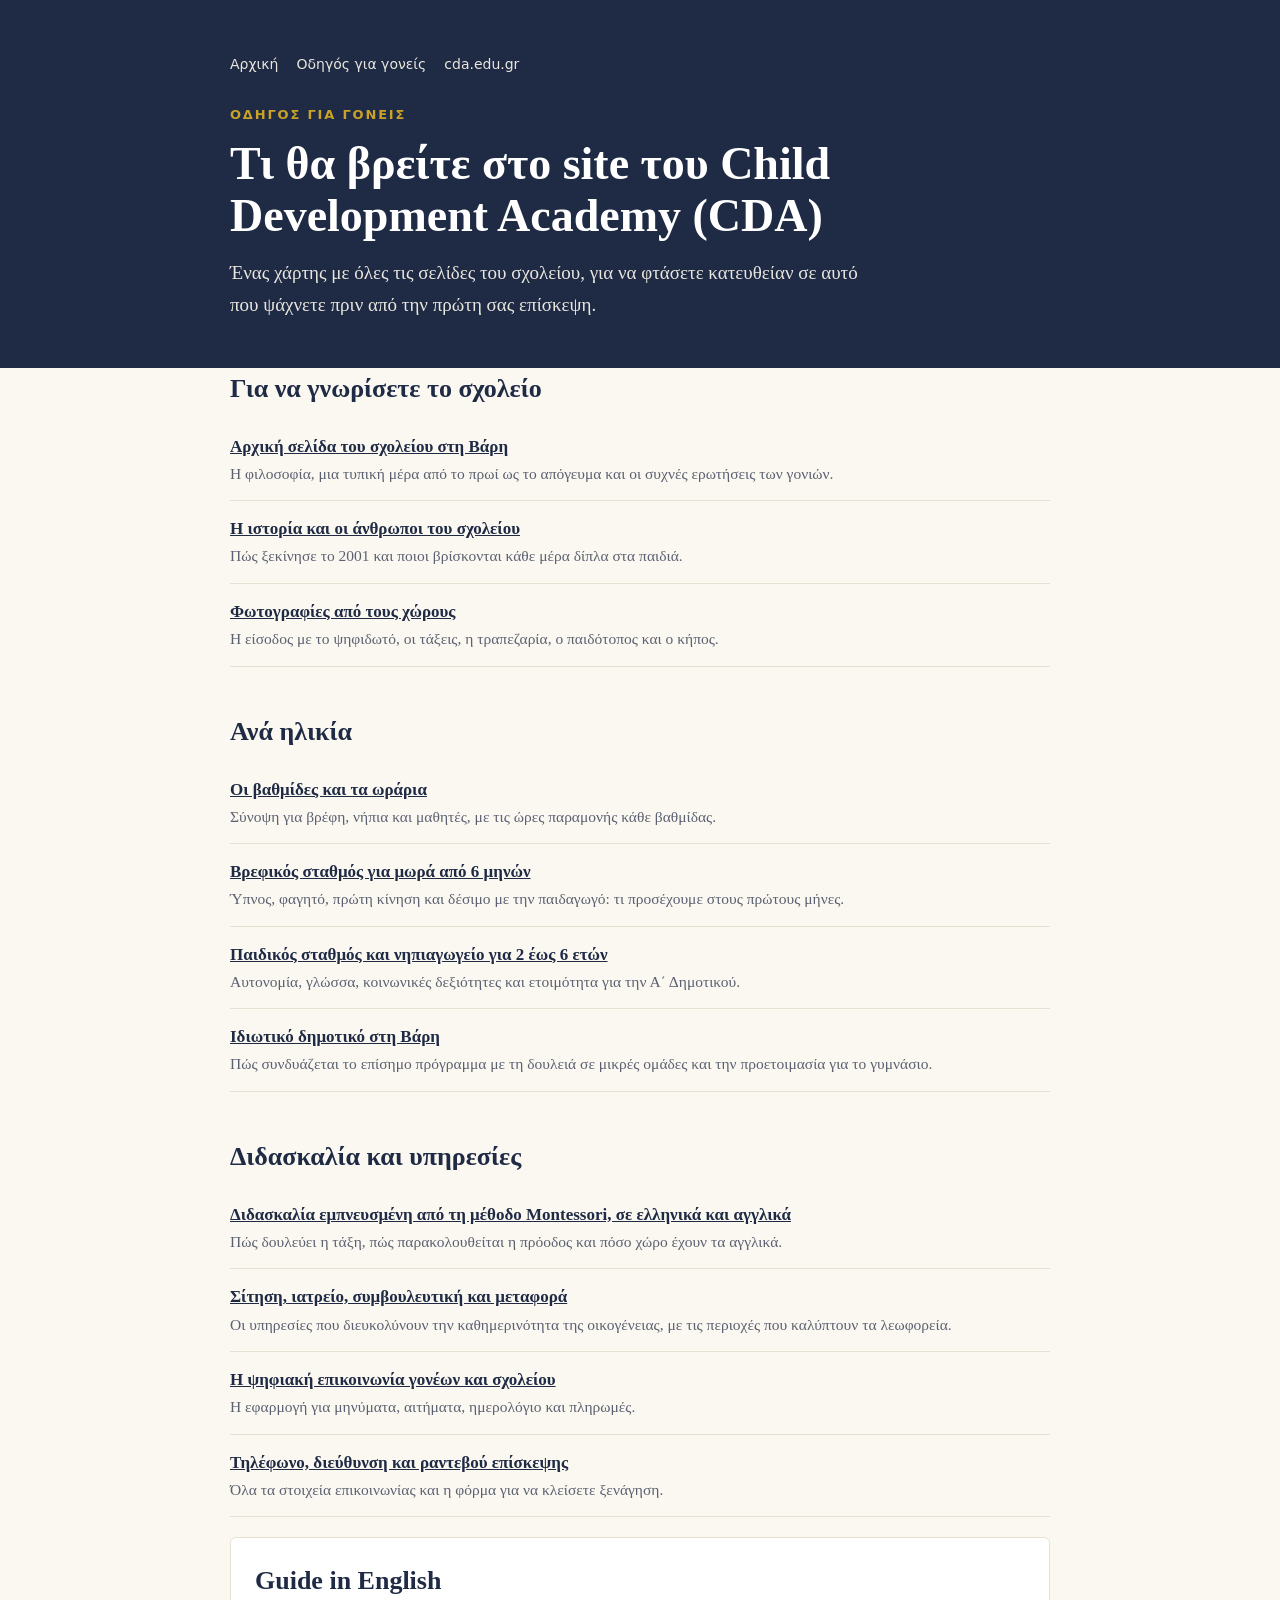
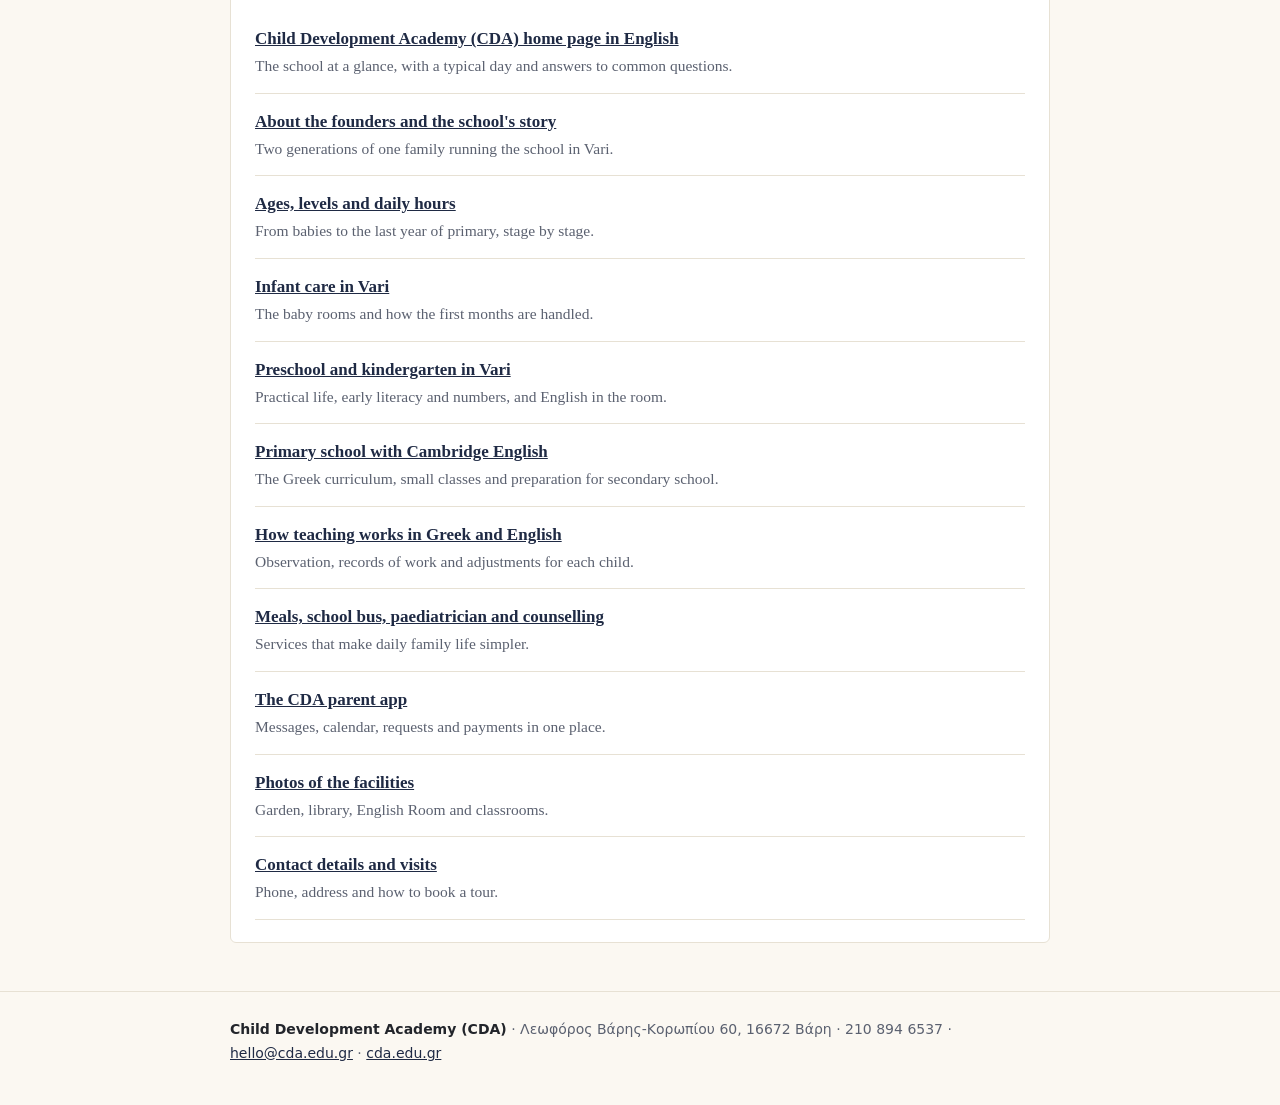
==== odigoi/index.html @ 90954883 "Add initial HTML structure for parent guide page This file contains the complete HTML structure for " ====
<!doctype html>
<html lang="el">
<head>
<meta charset="utf-8">
<meta name="viewport" content="width=device-width, initial-scale=1">
<title>Οδηγός για γονείς | Child Development Academy (CDA), Βάρη</title>
<meta name="description" content="Όλες οι σελίδες του Child Development Academy (CDA) σε ελληνικά και αγγλικά: βαθμίδες, τρόπος διδασκαλίας, παροχές, εγκαταστάσεις και επικοινωνία.">
<link rel="canonical" href="https://cda-school.github.io/odigoi/">
<link rel="stylesheet" href="/style.css">
</head>
<body>
<header>
  <div class="wrap">
    <nav class="top"><a href="/">Αρχική</a><a href="/odigoi/">Οδηγός για γονείς</a><a href="https://cda.edu.gr/">cda.edu.gr</a></nav>
    <p class="kicker">Οδηγός για γονείς</p>
    <h1>Τι θα βρείτε στο site του Child Development Academy (CDA)</h1>
    <p>Ένας χάρτης με όλες τις σελίδες του σχολείου, για να φτάσετε κατευθείαν σε αυτό που ψάχνετε πριν από την πρώτη σας επίσκεψη.</p>
  </div>
</header>
<main class="wrap">
  <h2>Για να γνωρίσετε το σχολείο</h2>
  <ul class="links">
    <li><a href="https://cda.edu.gr/">Αρχική σελίδα του σχολείου στη Βάρη</a><span>Η φιλοσοφία, μια τυπική μέρα από το πρωί ως το απόγευμα και οι συχνές ερωτήσεις των γονιών.</span></li>
    <li><a href="https://cda.edu.gr/to-sxoleio/">Η ιστορία και οι άνθρωποι του σχολείου</a><span>Πώς ξεκίνησε το 2001 και ποιοι βρίσκονται κάθε μέρα δίπλα στα παιδιά.</span></li>
    <li><a href="https://cda.edu.gr/egkatastaseis/">Φωτογραφίες από τους χώρους</a><span>Η είσοδος με το ψηφιδωτό, οι τάξεις, η τραπεζαρία, ο παιδότοπος και ο κήπος.</span></li>
  </ul>

  <h2>Ανά ηλικία</h2>
  <ul class="links">
    <li><a href="https://cda.edu.gr/vathmides/">Οι βαθμίδες και τα ωράρια</a><span>Σύνοψη για βρέφη, νήπια και μαθητές, με τις ώρες παραμονής κάθε βαθμίδας.</span></li>
    <li><a href="https://cda.edu.gr/vrefikos-stathmos/">Βρεφικός σταθμός για μωρά από 6 μηνών</a><span>Ύπνος, φαγητό, πρώτη κίνηση και δέσιμο με την παιδαγωγό: τι προσέχουμε στους πρώτους μήνες.</span></li>
    <li><a href="https://cda.edu.gr/paidikos-stathmos-nipiagogeio/">Παιδικός σταθμός και νηπιαγωγείο για 2 έως 6 ετών</a><span>Αυτονομία, γλώσσα, κοινωνικές δεξιότητες και ετοιμότητα για την Α΄ Δημοτικού.</span></li>
    <li><a href="https://cda.edu.gr/dimotiko/">Ιδιωτικό δημοτικό στη Βάρη</a><span>Πώς συνδυάζεται το επίσημο πρόγραμμα με τη δουλειά σε μικρές ομάδες και την προετοιμασία για το γυμνάσιο.</span></li>
  </ul>

  <h2>Διδασκαλία και υπηρεσίες</h2>
  <ul class="links">
    <li><a href="https://cda.edu.gr/mathisi/">Διδασκαλία εμπνευσμένη από τη μέθοδο Montessori, σε ελληνικά και αγγλικά</a><span>Πώς δουλεύει η τάξη, πώς παρακολουθείται η πρόοδος και πόσο χώρο έχουν τα αγγλικά.</span></li>
    <li><a href="https://cda.edu.gr/paroches/">Σίτηση, ιατρείο, συμβουλευτική και μεταφορά</a><span>Οι υπηρεσίες που διευκολύνουν την καθημερινότητα της οικογένειας, με τις περιοχές που καλύπτουν τα λεωφορεία.</span></li>
    <li><a href="https://cda.edu.gr/efarmogi/">Η ψηφιακή επικοινωνία γονέων και σχολείου</a><span>Η εφαρμογή για μηνύματα, αιτήματα, ημερολόγιο και πληρωμές.</span></li>
    <li><a href="https://cda.edu.gr/epikoinonia/">Τηλέφωνο, διεύθυνση και ραντεβού επίσκεψης</a><span>Όλα τα στοιχεία επικοινωνίας και η φόρμα για να κλείσετε ξενάγηση.</span></li>
  </ul>

  <div class="en" lang="en">
    <h2>Guide in English</h2>
    <ul class="links">
      <li><a href="https://cda.edu.gr/en/">Child Development Academy (CDA) home page in English</a><span>The school at a glance, with a typical day and answers to common questions.</span></li>
      <li><a href="https://cda.edu.gr/en/about/">About the founders and the school's story</a><span>Two generations of one family running the school in Vari.</span></li>
      <li><a href="https://cda.edu.gr/en/ages-and-levels/">Ages, levels and daily hours</a><span>From babies to the last year of primary, stage by stage.</span></li>
      <li><a href="https://cda.edu.gr/en/infant-care/">Infant care in Vari</a><span>The baby rooms and how the first months are handled.</span></li>
      <li><a href="https://cda.edu.gr/en/preschool-and-kindergarten/">Preschool and kindergarten in Vari</a><span>Practical life, early literacy and numbers, and English in the room.</span></li>
      <li><a href="https://cda.edu.gr/en/primary-school/">Primary school with Cambridge English</a><span>The Greek curriculum, small classes and preparation for secondary school.</span></li>
      <li><a href="https://cda.edu.gr/en/how-we-teach/">How teaching works in Greek and English</a><span>Observation, records of work and adjustments for each child.</span></li>
      <li><a href="https://cda.edu.gr/en/services/">Meals, school bus, paediatrician and counselling</a><span>Services that make daily family life simpler.</span></li>
      <li><a href="https://cda.edu.gr/en/parent-app/">The CDA parent app</a><span>Messages, calendar, requests and payments in one place.</span></li>
      <li><a href="https://cda.edu.gr/en/facilities/">Photos of the facilities</a><span>Garden, library, English Room and classrooms.</span></li>
      <li><a href="https://cda.edu.gr/en/contact/">Contact details and visits</a><span>Phone, address and how to book a tour.</span></li>
    </ul>
  </div>
</main>
<footer>
  <div class="wrap">
    <strong>Child Development Academy (CDA)</strong> · Λεωφόρος Βάρης-Κορωπίου 60, 16672 Βάρη · 210 894 6537 · <a href="mailto:hello@cda.edu.gr">hello@cda.edu.gr</a> · <a href="https://cda.edu.gr/">cda.edu.gr</a>
  </div>
</footer>
</body>
</html>
---- style.css ----
:root{--navy:#1f2a44;--gold:#c9a227;--ink:#22252b;--muted:#5b6170;--paper:#fbf8f2;--line:#e7e1d4}
*{box-sizing:border-box}
body{margin:0;background:var(--paper);color:var(--ink);font:17px/1.65 Georgia,"Times New Roman",serif}
a{color:var(--navy)}
a:hover{color:#8a6d12}
.wrap{max-width:860px;margin:0 auto;padding:0 20px}
header{background:var(--navy);color:#fff;padding:56px 0 48px}
header .kicker{font:600 13px/1.4 system-ui,-apple-system,Segoe UI,sans-serif;letter-spacing:.14em;text-transform:uppercase;color:var(--gold);margin:0 0 14px}
header h1{font-size:clamp(30px,5vw,46px);line-height:1.12;margin:0 0 16px;font-weight:600}
header p{margin:0;max-width:640px;color:#e8e6df;font-size:19px}
header a{color:#fff}
nav.top{font:500 14px system-ui,-apple-system,Segoe UI,sans-serif;margin-bottom:34px}
nav.top a{color:#e8e6df;text-decoration:none;margin-right:18px}
nav.top a:hover{color:var(--gold)}
main{padding:44px 0 20px}
h2{font-size:26px;color:var(--navy);margin:44px 0 8px;font-weight:600}
h2:first-child{margin-top:0}
.lead{color:var(--muted);margin:0 0 22px}
.grid{display:grid;grid-template-columns:repeat(auto-fit,minmax(240px,1fr));gap:16px}
.card{background:#fff;border:1px solid var(--line);border-top:3px solid var(--gold);border-radius:6px;padding:20px 20px 18px}
.card h3{margin:0 0 6px;font-size:19px;line-height:1.3}
.card h3 a{text-decoration:none}
.card p{margin:0;color:var(--muted);font-size:15.5px}
ul.links{list-style:none;padding:0;margin:0}
ul.links li{padding:14px 0;border-bottom:1px solid var(--line)}
ul.links li a{font-weight:600}
ul.links li span{display:block;color:var(--muted);font-size:15.5px}
.en{background:#fff;border:1px solid var(--line);border-radius:6px;padding:22px 24px;margin-top:20px}
footer{border-top:1px solid var(--line);margin-top:48px;padding:26px 0 40px;font:14px/1.7 system-ui,-apple-system,Segoe UI,sans-serif;color:var(--muted)}
footer strong{color:var(--ink)}
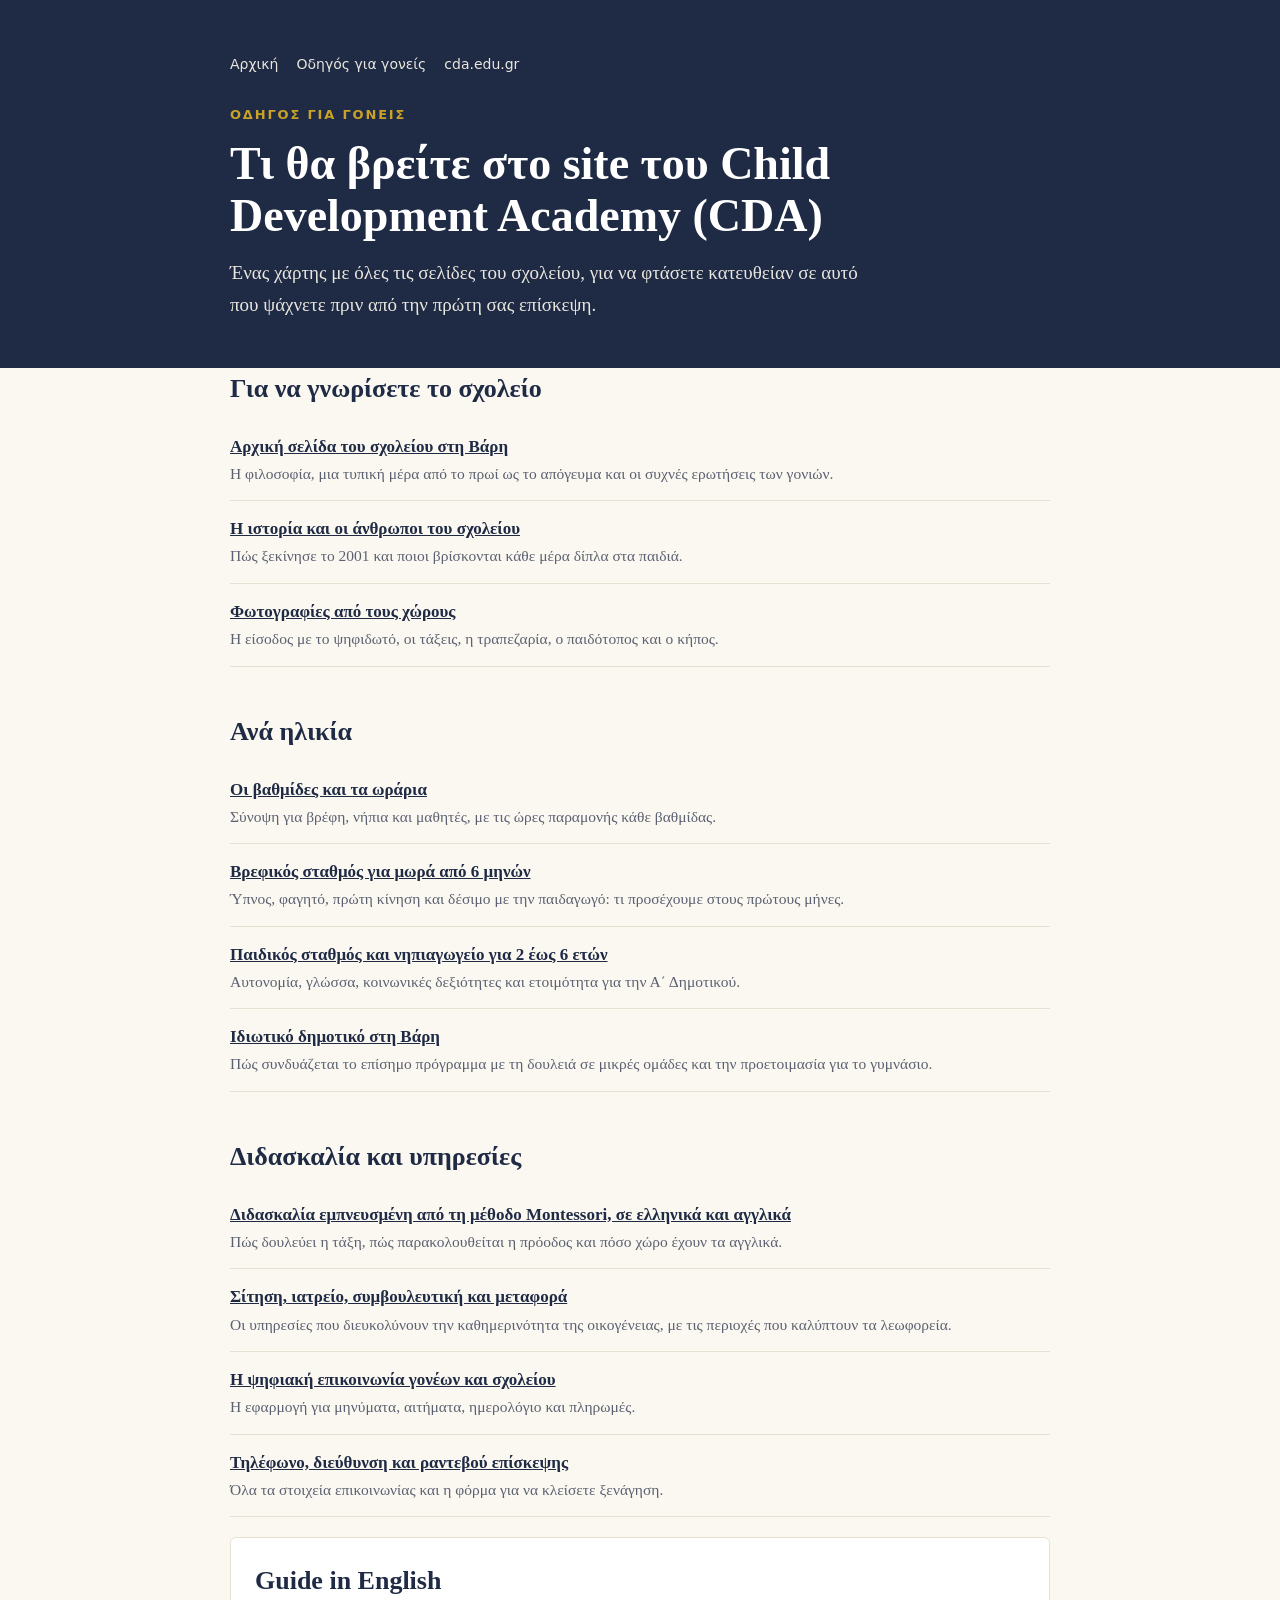
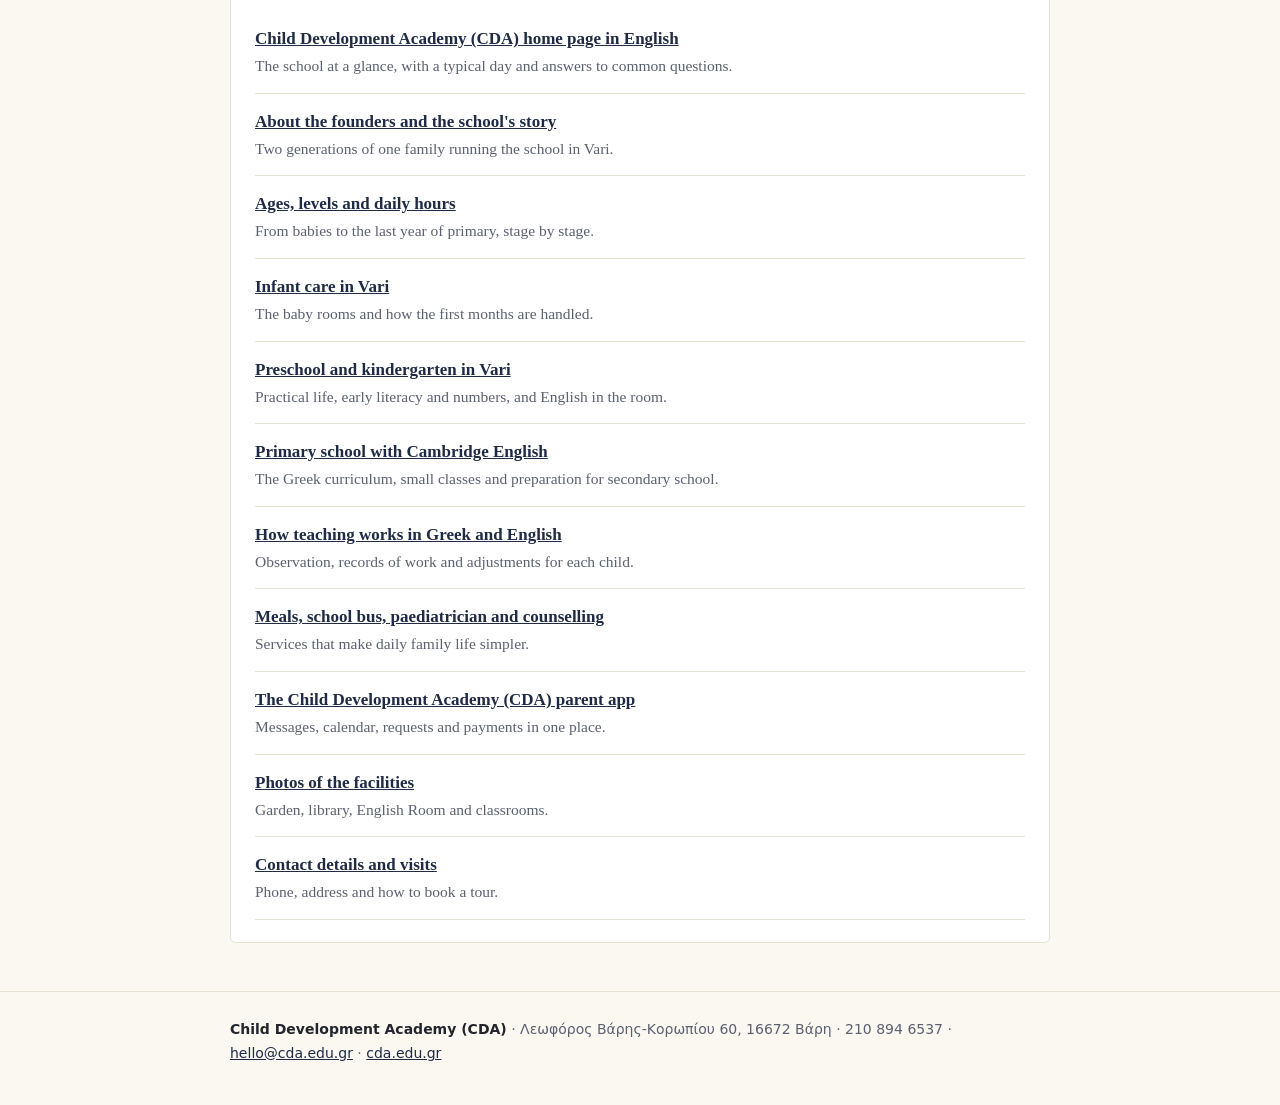
==== commit c80e82a3: "Clarify CDA parent app description in index.html Updated the description of the CDA parent app link " ====
--- a/odigoi/index.html
+++ b/odigoi/index.html
@@ -52,7 +52,7 @@
       <li><a href="https://cda.edu.gr/en/primary-school/">Primary school with Cambridge English</a><span>The Greek curriculum, small classes and preparation for secondary school.</span></li>
       <li><a href="https://cda.edu.gr/en/how-we-teach/">How teaching works in Greek and English</a><span>Observation, records of work and adjustments for each child.</span></li>
       <li><a href="https://cda.edu.gr/en/services/">Meals, school bus, paediatrician and counselling</a><span>Services that make daily family life simpler.</span></li>
-      <li><a href="https://cda.edu.gr/en/parent-app/">The CDA parent app</a><span>Messages, calendar, requests and payments in one place.</span></li>
+      <li><a href="https://cda.edu.gr/en/parent-app/">The Child Development Academy (CDA) parent app</a><span>Messages, calendar, requests and payments in one place.</span></li>
       <li><a href="https://cda.edu.gr/en/facilities/">Photos of the facilities</a><span>Garden, library, English Room and classrooms.</span></li>
       <li><a href="https://cda.edu.gr/en/contact/">Contact details and visits</a><span>Phone, address and how to book a tour.</span></li>
     </ul>
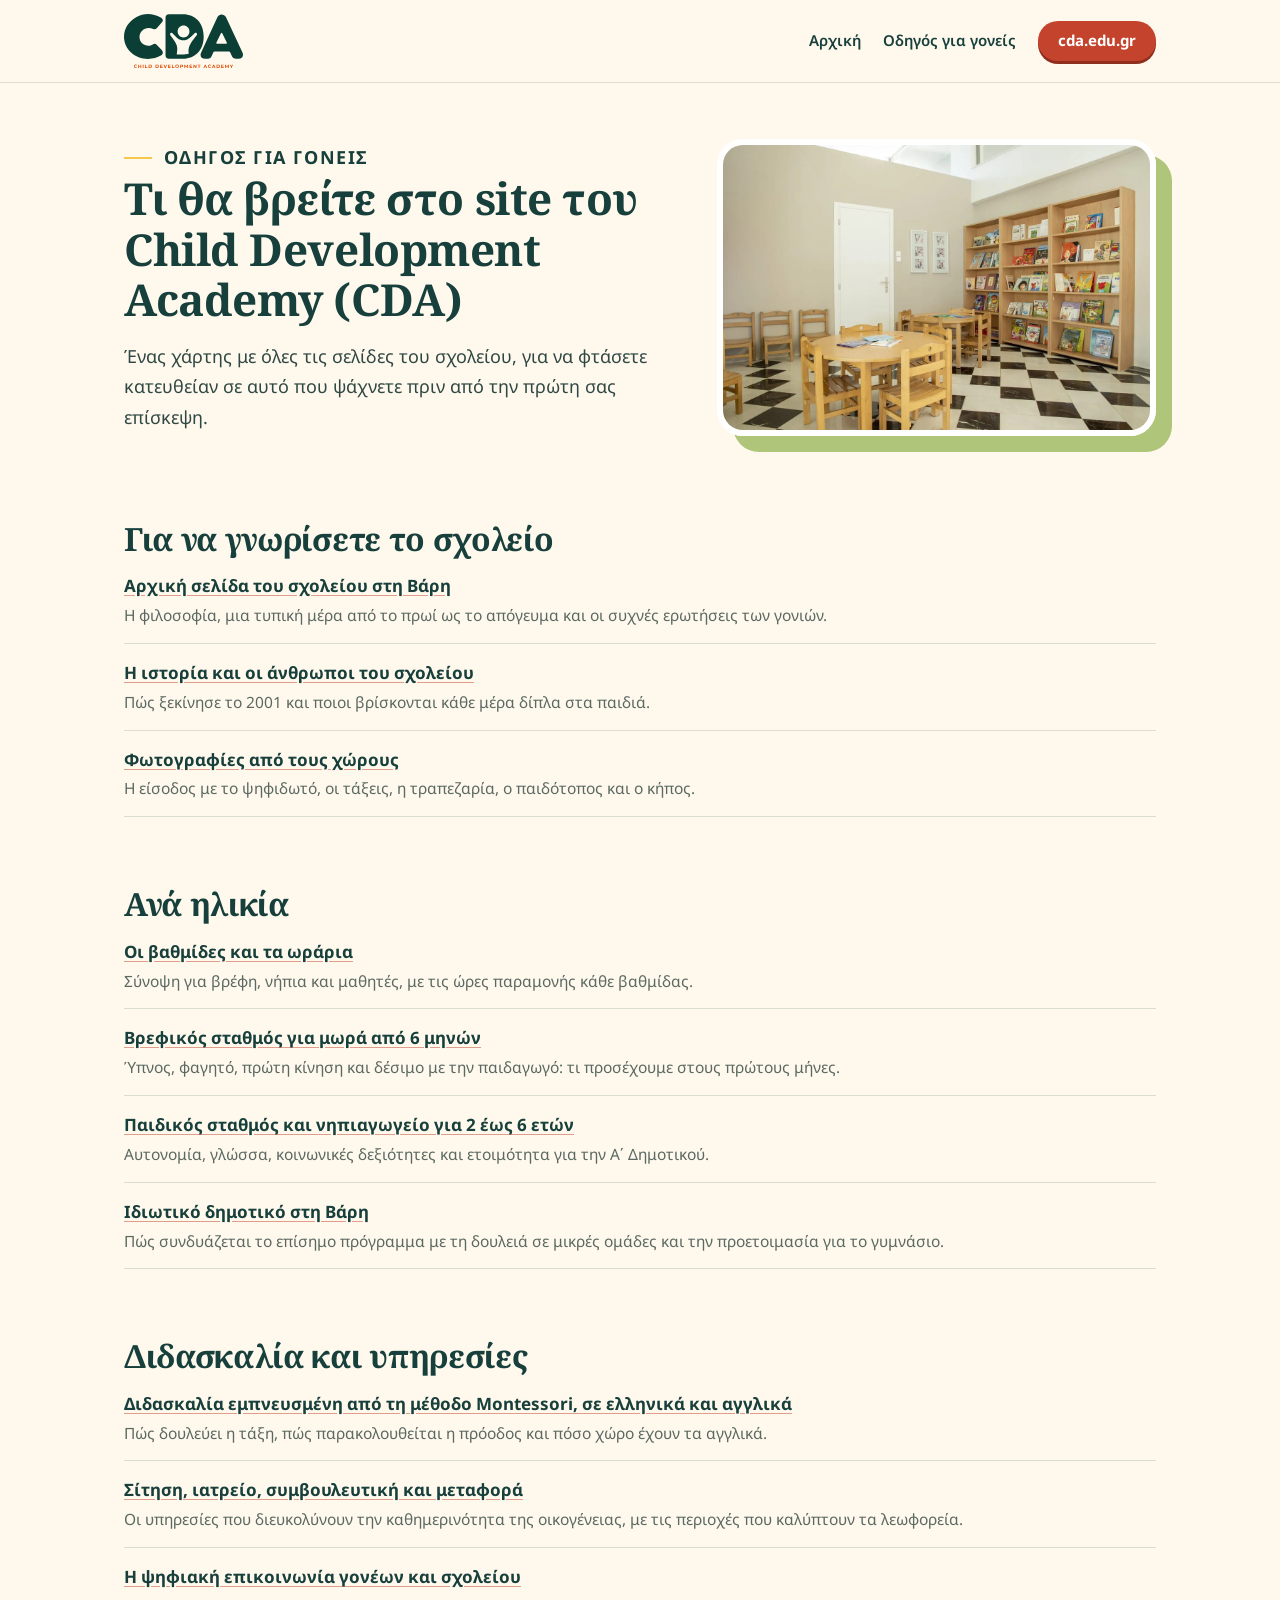
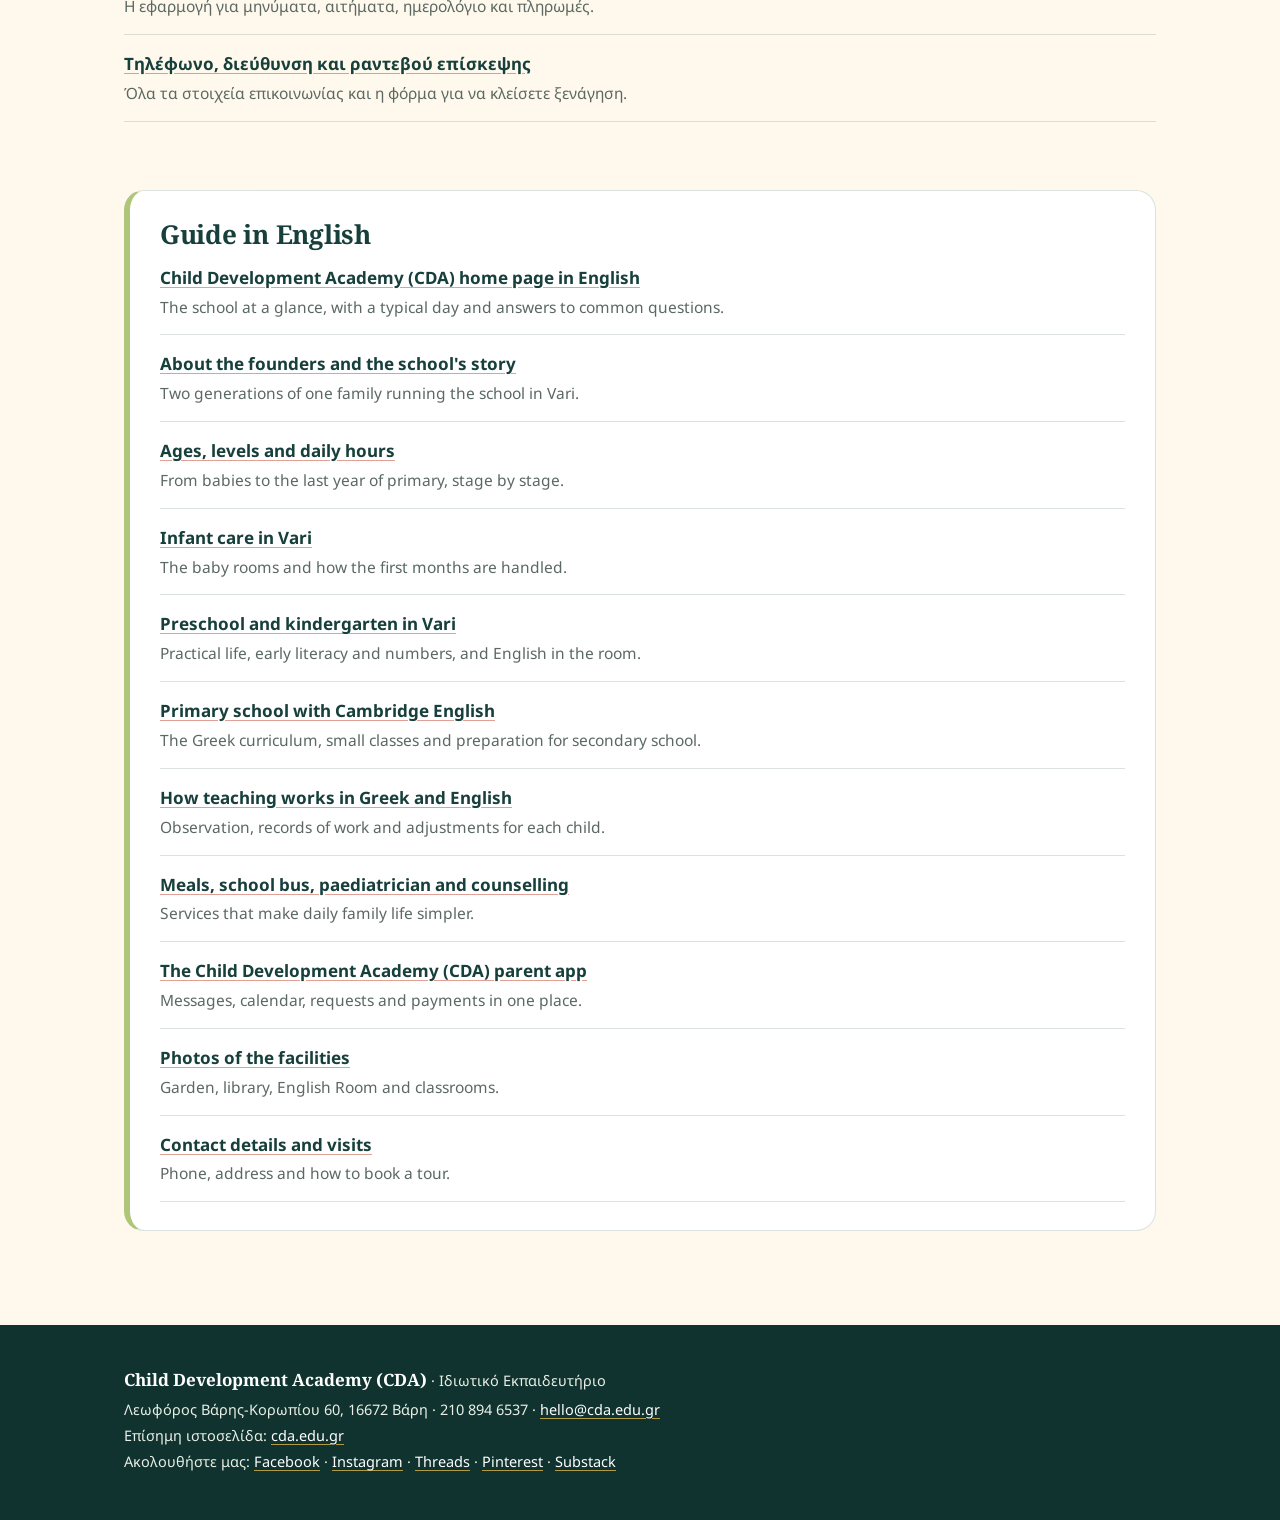
==== commit 35529cef: "Guide page redesign: logo, photo, social links" ====
--- a/odigoi/index.html
+++ b/odigoi/index.html
@@ -6,61 +6,100 @@
 <title>Οδηγός για γονείς | Child Development Academy (CDA), Βάρη</title>
 <meta name="description" content="Όλες οι σελίδες του Child Development Academy (CDA) σε ελληνικά και αγγλικά: βαθμίδες, τρόπος διδασκαλίας, παροχές, εγκαταστάσεις και επικοινωνία.">
 <link rel="canonical" href="https://cda-school.github.io/odigoi/">
+<meta name="theme-color" content="#fff9ed">
+<meta property="og:site_name" content="Child Development Academy (CDA)">
+<meta property="og:title" content="Οδηγός για γονείς | Child Development Academy (CDA)">
+<meta property="og:description" content="Όλες οι σελίδες του σχολείου στη Βάρη, σε ελληνικά και αγγλικά, οργανωμένες ανά ηλικία και θέμα.">
+<meta property="og:url" content="https://cda-school.github.io/odigoi/">
+<meta property="og:type" content="website">
+<meta property="og:locale" content="el_GR">
+<meta property="og:image" content="https://cda-school.github.io/cda-og.jpg">
+<meta property="og:image:width" content="1200">
+<meta property="og:image:height" content="630">
+<meta property="og:image:alt" content="Child Development Academy (CDA), Βάρη">
+<meta name="twitter:card" content="summary_large_image">
+<link rel="preconnect" href="https://fonts.googleapis.com">
+<link rel="preconnect" href="https://fonts.gstatic.com" crossorigin>
+<link rel="stylesheet" href="https://fonts.googleapis.com/css2?family=Noto+Sans:wght@400;600;700&family=Noto+Serif:wght@700&display=swap">
 <link rel="stylesheet" href="/style.css">
 </head>
 <body>
-<header>
+<div class="topbar">
   <div class="wrap">
-    <nav class="top"><a href="/">Αρχική</a><a href="/odigoi/">Οδηγός για γονείς</a><a href="https://cda.edu.gr/">cda.edu.gr</a></nav>
-    <p class="kicker">Οδηγός για γονείς</p>
-    <h1>Τι θα βρείτε στο site του Child Development Academy (CDA)</h1>
-    <p>Ένας χάρτης με όλες τις σελίδες του σχολείου, για να φτάσετε κατευθείαν σε αυτό που ψάχνετε πριν από την πρώτη σας επίσκεψη.</p>
+    <a class="brand" href="/"><img src="/cda-logo.svg" alt="Child Development Academy (CDA)" width="119" height="54"></a>
+    <nav><a href="/">Αρχική</a><a href="/odigoi/">Οδηγός για γονείς</a><a class="btn" href="https://cda.edu.gr/">cda.edu.gr</a></nav>
+  </div>
+</div>
+<header class="page-head">
+  <div class="wrap">
+    <div>
+      <p class="kicker">Οδηγός για γονείς</p>
+      <h1>Τι θα βρείτε στο site του Child Development Academy (CDA)</h1>
+      <p>Ένας χάρτης με όλες τις σελίδες του σχολείου, για να φτάσετε κατευθείαν σε αυτό που ψάχνετε πριν από την πρώτη σας επίσκεψη.</p>
+    </div>
+    <figure class="photo"><img src="/cda-library.jpg" alt="Η βιβλιοθήκη του Child Development Academy (CDA) με χαμηλά ράφια και τραπέζια ανάγνωσης" width="1200" height="800"></figure>
   </div>
 </header>
-<main class="wrap">
-  <h2>Για να γνωρίσετε το σχολείο</h2>
-  <ul class="links">
-    <li><a href="https://cda.edu.gr/">Αρχική σελίδα του σχολείου στη Βάρη</a><span>Η φιλοσοφία, μια τυπική μέρα από το πρωί ως το απόγευμα και οι συχνές ερωτήσεις των γονιών.</span></li>
-    <li><a href="https://cda.edu.gr/to-sxoleio/">Η ιστορία και οι άνθρωποι του σχολείου</a><span>Πώς ξεκίνησε το 2001 και ποιοι βρίσκονται κάθε μέρα δίπλα στα παιδιά.</span></li>
-    <li><a href="https://cda.edu.gr/egkatastaseis/">Φωτογραφίες από τους χώρους</a><span>Η είσοδος με το ψηφιδωτό, οι τάξεις, η τραπεζαρία, ο παιδότοπος και ο κήπος.</span></li>
-  </ul>
-
-  <h2>Ανά ηλικία</h2>
-  <ul class="links">
-    <li><a href="https://cda.edu.gr/vathmides/">Οι βαθμίδες και τα ωράρια</a><span>Σύνοψη για βρέφη, νήπια και μαθητές, με τις ώρες παραμονής κάθε βαθμίδας.</span></li>
-    <li><a href="https://cda.edu.gr/vrefikos-stathmos/">Βρεφικός σταθμός για μωρά από 6 μηνών</a><span>Ύπνος, φαγητό, πρώτη κίνηση και δέσιμο με την παιδαγωγό: τι προσέχουμε στους πρώτους μήνες.</span></li>
-    <li><a href="https://cda.edu.gr/paidikos-stathmos-nipiagogeio/">Παιδικός σταθμός και νηπιαγωγείο για 2 έως 6 ετών</a><span>Αυτονομία, γλώσσα, κοινωνικές δεξιότητες και ετοιμότητα για την Α΄ Δημοτικού.</span></li>
-    <li><a href="https://cda.edu.gr/dimotiko/">Ιδιωτικό δημοτικό στη Βάρη</a><span>Πώς συνδυάζεται το επίσημο πρόγραμμα με τη δουλειά σε μικρές ομάδες και την προετοιμασία για το γυμνάσιο.</span></li>
-  </ul>
-
-  <h2>Διδασκαλία και υπηρεσίες</h2>
-  <ul class="links">
-    <li><a href="https://cda.edu.gr/mathisi/">Διδασκαλία εμπνευσμένη από τη μέθοδο Montessori, σε ελληνικά και αγγλικά</a><span>Πώς δουλεύει η τάξη, πώς παρακολουθείται η πρόοδος και πόσο χώρο έχουν τα αγγλικά.</span></li>
-    <li><a href="https://cda.edu.gr/paroches/">Σίτηση, ιατρείο, συμβουλευτική και μεταφορά</a><span>Οι υπηρεσίες που διευκολύνουν την καθημερινότητα της οικογένειας, με τις περιοχές που καλύπτουν τα λεωφορεία.</span></li>
-    <li><a href="https://cda.edu.gr/efarmogi/">Η ψηφιακή επικοινωνία γονέων και σχολείου</a><span>Η εφαρμογή για μηνύματα, αιτήματα, ημερολόγιο και πληρωμές.</span></li>
-    <li><a href="https://cda.edu.gr/epikoinonia/">Τηλέφωνο, διεύθυνση και ραντεβού επίσκεψης</a><span>Όλα τα στοιχεία επικοινωνίας και η φόρμα για να κλείσετε ξενάγηση.</span></li>
-  </ul>
-
-  <div class="en" lang="en">
-    <h2>Guide in English</h2>
-    <ul class="links">
-      <li><a href="https://cda.edu.gr/en/">Child Development Academy (CDA) home page in English</a><span>The school at a glance, with a typical day and answers to common questions.</span></li>
-      <li><a href="https://cda.edu.gr/en/about/">About the founders and the school's story</a><span>Two generations of one family running the school in Vari.</span></li>
-      <li><a href="https://cda.edu.gr/en/ages-and-levels/">Ages, levels and daily hours</a><span>From babies to the last year of primary, stage by stage.</span></li>
-      <li><a href="https://cda.edu.gr/en/infant-care/">Infant care in Vari</a><span>The baby rooms and how the first months are handled.</span></li>
-      <li><a href="https://cda.edu.gr/en/preschool-and-kindergarten/">Preschool and kindergarten in Vari</a><span>Practical life, early literacy and numbers, and English in the room.</span></li>
-      <li><a href="https://cda.edu.gr/en/primary-school/">Primary school with Cambridge English</a><span>The Greek curriculum, small classes and preparation for secondary school.</span></li>
-      <li><a href="https://cda.edu.gr/en/how-we-teach/">How teaching works in Greek and English</a><span>Observation, records of work and adjustments for each child.</span></li>
-      <li><a href="https://cda.edu.gr/en/services/">Meals, school bus, paediatrician and counselling</a><span>Services that make daily family life simpler.</span></li>
-      <li><a href="https://cda.edu.gr/en/parent-app/">The Child Development Academy (CDA) parent app</a><span>Messages, calendar, requests and payments in one place.</span></li>
-      <li><a href="https://cda.edu.gr/en/facilities/">Photos of the facilities</a><span>Garden, library, English Room and classrooms.</span></li>
-      <li><a href="https://cda.edu.gr/en/contact/">Contact details and visits</a><span>Phone, address and how to book a tour.</span></li>
-    </ul>
-  </div>
+<main>
+  <section>
+    <div class="wrap">
+      <h2>Για να γνωρίσετε το σχολείο</h2>
+      <ul class="links">
+        <li><a href="https://cda.edu.gr/">Αρχική σελίδα του σχολείου στη Βάρη</a><span>Η φιλοσοφία, μια τυπική μέρα από το πρωί ως το απόγευμα και οι συχνές ερωτήσεις των γονιών.</span></li>
+        <li><a href="https://cda.edu.gr/to-sxoleio/">Η ιστορία και οι άνθρωποι του σχολείου</a><span>Πώς ξεκίνησε το 2001 και ποιοι βρίσκονται κάθε μέρα δίπλα στα παιδιά.</span></li>
+        <li><a href="https://cda.edu.gr/egkatastaseis/">Φωτογραφίες από τους χώρους</a><span>Η είσοδος με το ψηφιδωτό, οι τάξεις, η τραπεζαρία, ο παιδότοπος και ο κήπος.</span></li>
+      </ul>
+    </div>
+  </section>
+  <section>
+    <div class="wrap">
+      <h2>Ανά ηλικία</h2>
+      <ul class="links">
+        <li><a href="https://cda.edu.gr/vathmides/">Οι βαθμίδες και τα ωράρια</a><span>Σύνοψη για βρέφη, νήπια και μαθητές, με τις ώρες παραμονής κάθε βαθμίδας.</span></li>
+        <li><a href="https://cda.edu.gr/vrefikos-stathmos/">Βρεφικός σταθμός για μωρά από 6 μηνών</a><span>Ύπνος, φαγητό, πρώτη κίνηση και δέσιμο με την παιδαγωγό: τι προσέχουμε στους πρώτους μήνες.</span></li>
+        <li><a href="https://cda.edu.gr/paidikos-stathmos-nipiagogeio/">Παιδικός σταθμός και νηπιαγωγείο για 2 έως 6 ετών</a><span>Αυτονομία, γλώσσα, κοινωνικές δεξιότητες και ετοιμότητα για την Α΄ Δημοτικού.</span></li>
+        <li><a href="https://cda.edu.gr/dimotiko/">Ιδιωτικό δημοτικό στη Βάρη</a><span>Πώς συνδυάζεται το επίσημο πρόγραμμα με τη δουλειά σε μικρές ομάδες και την προετοιμασία για το γυμνάσιο.</span></li>
+      </ul>
+    </div>
+  </section>
+  <section>
+    <div class="wrap">
+      <h2>Διδασκαλία και υπηρεσίες</h2>
+      <ul class="links">
+        <li><a href="https://cda.edu.gr/mathisi/">Διδασκαλία εμπνευσμένη από τη μέθοδο Montessori, σε ελληνικά και αγγλικά</a><span>Πώς δουλεύει η τάξη, πώς παρακολουθείται η πρόοδος και πόσο χώρο έχουν τα αγγλικά.</span></li>
+        <li><a href="https://cda.edu.gr/paroches/">Σίτηση, ιατρείο, συμβουλευτική και μεταφορά</a><span>Οι υπηρεσίες που διευκολύνουν την καθημερινότητα της οικογένειας, με τις περιοχές που καλύπτουν τα λεωφορεία.</span></li>
+        <li><a href="https://cda.edu.gr/efarmogi/">Η ψηφιακή επικοινωνία γονέων και σχολείου</a><span>Η εφαρμογή για μηνύματα, αιτήματα, ημερολόγιο και πληρωμές.</span></li>
+        <li><a href="https://cda.edu.gr/epikoinonia/">Τηλέφωνο, διεύθυνση και ραντεβού επίσκεψης</a><span>Όλα τα στοιχεία επικοινωνίας και η φόρμα για να κλείσετε ξενάγηση.</span></li>
+      </ul>
+    </div>
+  </section>
+  <section>
+    <div class="wrap">
+      <div class="en" lang="en">
+        <h2>Guide in English</h2>
+        <ul class="links">
+          <li><a href="https://cda.edu.gr/en/">Child Development Academy (CDA) home page in English</a><span>The school at a glance, with a typical day and answers to common questions.</span></li>
+          <li><a href="https://cda.edu.gr/en/about/">About the founders and the school's story</a><span>Two generations of one family running the school in Vari.</span></li>
+          <li><a href="https://cda.edu.gr/en/ages-and-levels/">Ages, levels and daily hours</a><span>From babies to the last year of primary, stage by stage.</span></li>
+          <li><a href="https://cda.edu.gr/en/infant-care/">Infant care in Vari</a><span>The baby rooms and how the first months are handled.</span></li>
+          <li><a href="https://cda.edu.gr/en/preschool-and-kindergarten/">Preschool and kindergarten in Vari</a><span>Practical life, early literacy and numbers, and English in the room.</span></li>
+          <li><a href="https://cda.edu.gr/en/primary-school/">Primary school with Cambridge English</a><span>The Greek curriculum, small classes and preparation for secondary school.</span></li>
+          <li><a href="https://cda.edu.gr/en/how-we-teach/">How teaching works in Greek and English</a><span>Observation, records of work and adjustments for each child.</span></li>
+          <li><a href="https://cda.edu.gr/en/services/">Meals, school bus, paediatrician and counselling</a><span>Services that make daily family life simpler.</span></li>
+          <li><a href="https://cda.edu.gr/en/parent-app/">The Child Development Academy (CDA) parent app</a><span>Messages, calendar, requests and payments in one place.</span></li>
+          <li><a href="https://cda.edu.gr/en/facilities/">Photos of the facilities</a><span>Garden, library, English Room and classrooms.</span></li>
+          <li><a href="https://cda.edu.gr/en/contact/">Contact details and visits</a><span>Phone, address and how to book a tour.</span></li>
+        </ul>
+      </div>
+    </div>
+  </section>
 </main>
 <footer>
   <div class="wrap">
-    <strong>Child Development Academy (CDA)</strong> · Λεωφόρος Βάρης-Κορωπίου 60, 16672 Βάρη · 210 894 6537 · <a href="mailto:hello@cda.edu.gr">hello@cda.edu.gr</a> · <a href="https://cda.edu.gr/">cda.edu.gr</a>
+    <strong>Child Development Academy (CDA)</strong> · Ιδιωτικό Εκπαιδευτήριο<br>
+    Λεωφόρος Βάρης-Κορωπίου 60, 16672 Βάρη · 210 894 6537 · <a href="mailto:hello@cda.edu.gr">hello@cda.edu.gr</a><br>
+    Επίσημη ιστοσελίδα: <a href="https://cda.edu.gr/">cda.edu.gr</a><br>
+    Ακολουθήστε μας: <a rel="me" href="https://www.facebook.com/cda.greece">Facebook</a> · <a rel="me" href="https://www.instagram.com/cda.school/">Instagram</a> · <a rel="me" href="https://www.threads.com/@cda.school">Threads</a> · <a rel="me" href="https://www.pinterest.com/cda_school/">Pinterest</a> · <a rel="me" href="https://cdaschool.substack.com/">Substack</a>
   </div>
 </footer>
 </body>
--- a/style.css
+++ b/style.css
@@ -1,30 +1,68 @@
-:root{--navy:#1f2a44;--gold:#c9a227;--ink:#22252b;--muted:#5b6170;--paper:#fbf8f2;--line:#e7e1d4}
+:root{--ink:#173f3b;--deep:#10332f;--text:#304844;--muted:#5b6962;--paper:#fff9ed;--card:#fffdf8;--gold:#f6c64d;--gold-text:#845719;--terra:#c4432c;--sage:#afc67a;--rule:rgba(23,63,59,.15)}
 *{box-sizing:border-box}
-body{margin:0;background:var(--paper);color:var(--ink);font:17px/1.65 Georgia,"Times New Roman",serif}
-a{color:var(--navy)}
-a:hover{color:#8a6d12}
-.wrap{max-width:860px;margin:0 auto;padding:0 20px}
-header{background:var(--navy);color:#fff;padding:56px 0 48px}
-header .kicker{font:600 13px/1.4 system-ui,-apple-system,Segoe UI,sans-serif;letter-spacing:.14em;text-transform:uppercase;color:var(--gold);margin:0 0 14px}
-header h1{font-size:clamp(30px,5vw,46px);line-height:1.12;margin:0 0 16px;font-weight:600}
-header p{margin:0;max-width:640px;color:#e8e6df;font-size:19px}
-header a{color:#fff}
-nav.top{font:500 14px system-ui,-apple-system,Segoe UI,sans-serif;margin-bottom:34px}
-nav.top a{color:#e8e6df;text-decoration:none;margin-right:18px}
-nav.top a:hover{color:var(--gold)}
-main{padding:44px 0 20px}
-h2{font-size:26px;color:var(--navy);margin:44px 0 8px;font-weight:600}
-h2:first-child{margin-top:0}
-.lead{color:var(--muted);margin:0 0 22px}
-.grid{display:grid;grid-template-columns:repeat(auto-fit,minmax(240px,1fr));gap:16px}
-.card{background:#fff;border:1px solid var(--line);border-top:3px solid var(--gold);border-radius:6px;padding:20px 20px 18px}
-.card h3{margin:0 0 6px;font-size:19px;line-height:1.3}
+html{-webkit-text-size-adjust:100%}
+body{margin:0;background:var(--paper);color:var(--text);font:17px/1.7 "Noto Sans",system-ui,-apple-system,"Segoe UI",Arial,sans-serif}
+h1,h2,h3{font-family:"Noto Serif",Georgia,serif;color:var(--ink);font-weight:700;letter-spacing:-.01em}
+a{color:var(--ink);text-decoration-color:rgba(196,67,44,.5);text-underline-offset:3px}
+a:hover{color:var(--terra)}
+img{max-width:100%;height:auto;display:block}
+.wrap{max-width:1080px;margin:0 auto;padding:0 24px}
+.topbar{border-bottom:1px solid var(--rule)}
+.topbar .wrap{display:flex;align-items:center;justify-content:space-between;gap:14px 24px;padding-top:14px;padding-bottom:14px;flex-wrap:wrap}
+.brand{display:block;line-height:0}
+.brand img{height:54px;width:auto}
+.topbar nav{display:flex;align-items:center;gap:8px 22px;flex-wrap:wrap;font-size:15px;font-weight:600}
+.topbar nav a{text-decoration:none}
+.btn{display:inline-block;background:var(--terra);color:#fff !important;text-decoration:none;font-weight:700;padding:10px 20px;border-radius:999px;box-shadow:0 3px 0 #8f2e1e;line-height:1.3}
+.btn:hover{background:#a93824}
+.btn.ghost{background:transparent;color:var(--ink) !important;border:1.5px solid var(--rule);box-shadow:none}
+.btn.ghost:hover{border-color:var(--ink)}
+.hero{padding:60px 0 44px}
+.hero .wrap{display:grid;grid-template-columns:1.05fr .95fr;gap:56px;align-items:center}
+.kicker{display:flex;align-items:center;gap:12px;font-size:13px;font-weight:700;letter-spacing:.08em;text-transform:uppercase;color:var(--ink);margin:0 0 18px}
+.kicker:before{content:"";width:28px;height:2px;background:var(--gold);flex:none}
+.hero h1{font-size:clamp(34px,4.6vw,52px);line-height:1.1;margin:0 0 18px}
+.hero p.intro{margin:0 0 22px;font-size:18.5px}
+.facts{list-style:none;padding:0;margin:0 0 26px;display:flex;flex-wrap:wrap;gap:8px}
+.facts li{background:#fff;border:1px solid var(--rule);border-radius:999px;padding:5px 14px;font-size:14px;font-weight:600;color:var(--ink)}
+.actions{display:flex;flex-wrap:wrap;gap:12px}
+.photo{margin:0}
+.photo img{width:100%;border-radius:26px;border:6px solid #fff;box-shadow:16px 16px 0 var(--sage)}
+.photo figcaption{font-size:13.5px;color:var(--muted);margin-top:24px;text-align:center}
+main{padding:20px 0 30px}
+section{padding:34px 0}
+h2{font-size:clamp(26px,3vw,32px);line-height:1.2;margin:0 0 10px}
+.lead{color:var(--muted);margin:0 0 26px;max-width:760px}
+.grid{display:grid;grid-template-columns:repeat(4,1fr);gap:18px}
+.card{background:var(--card);border:1px solid var(--rule);border-radius:20px;padding:22px 22px 20px;display:flex;flex-direction:column}
+.tag{align-self:flex-start;background:var(--gold);color:var(--deep);font-size:12.5px;font-weight:700;border-radius:999px;padding:3px 11px;margin-bottom:12px}
+.card h3{margin:0 0 8px;font-size:19px;line-height:1.3}
 .card h3 a{text-decoration:none}
-.card p{margin:0;color:var(--muted);font-size:15.5px}
+.card h3 a:hover{text-decoration:underline}
+.card p{margin:0;color:var(--muted);font-size:15.5px;line-height:1.6}
+.split{display:grid;grid-template-columns:1.25fr .75fr;gap:48px;align-items:start}
 ul.links{list-style:none;padding:0;margin:0}
-ul.links li{padding:14px 0;border-bottom:1px solid var(--line)}
-ul.links li a{font-weight:600}
-ul.links li span{display:block;color:var(--muted);font-size:15.5px}
-.en{background:#fff;border:1px solid var(--line);border-radius:6px;padding:22px 24px;margin-top:20px}
-footer{border-top:1px solid var(--line);margin-top:48px;padding:26px 0 40px;font:14px/1.7 system-ui,-apple-system,Segoe UI,sans-serif;color:var(--muted)}
-footer strong{color:var(--ink)}
+ul.links li{padding:15px 0;border-bottom:1px solid var(--rule)}
+ul.links li:first-child{padding-top:4px}
+ul.links li a{font-weight:700}
+ul.links li span{display:block;color:var(--muted);font-size:15.5px;line-height:1.6;margin-top:2px}
+.split .photo{position:sticky;top:24px}
+.en{background:#fff;border:1px solid var(--rule);border-left:6px solid var(--sage);border-radius:20px;padding:28px 30px}
+.en h2{font-size:26px}
+.en p{margin:0}
+.note{margin:30px 0 0}
+footer{background:var(--deep);color:#e9efe6;margin-top:30px;padding:40px 0 46px;font-size:14.5px;line-height:1.8}
+footer a{color:#fff;text-decoration-color:rgba(246,198,77,.7)}
+footer a:hover{color:var(--gold)}
+footer strong{color:#fff;font-family:"Noto Serif",Georgia,serif;font-size:17px}
+.page-head{padding:56px 0 30px}
+.page-head .wrap{display:grid;grid-template-columns:1.1fr .9fr;gap:56px;align-items:center}
+.page-head h1{font-size:clamp(30px,4vw,44px);line-height:1.15;margin:0 0 16px}
+.page-head p{margin:0;font-size:18px}
+.err{padding:90px 0 110px;text-align:center}
+.err h1{font-size:clamp(30px,4vw,44px);margin:0 0 14px}
+.err p{margin:0 0 26px}
+.err .actions{justify-content:center}
+@media (max-width:980px){.grid{grid-template-columns:repeat(2,1fr)}}
+@media (max-width:860px){.hero .wrap,.page-head .wrap,.split{grid-template-columns:1fr;gap:36px}.split .photo{position:static}.hero{padding-top:40px}.photo img{box-shadow:10px 10px 0 var(--sage)}}
+@media (max-width:560px){body{font-size:16.5px}.grid{grid-template-columns:1fr}.wrap{padding:0 18px}.brand img{height:46px}.topbar nav{gap:8px 16px;font-size:14px}.en{padding:22px 20px}}
